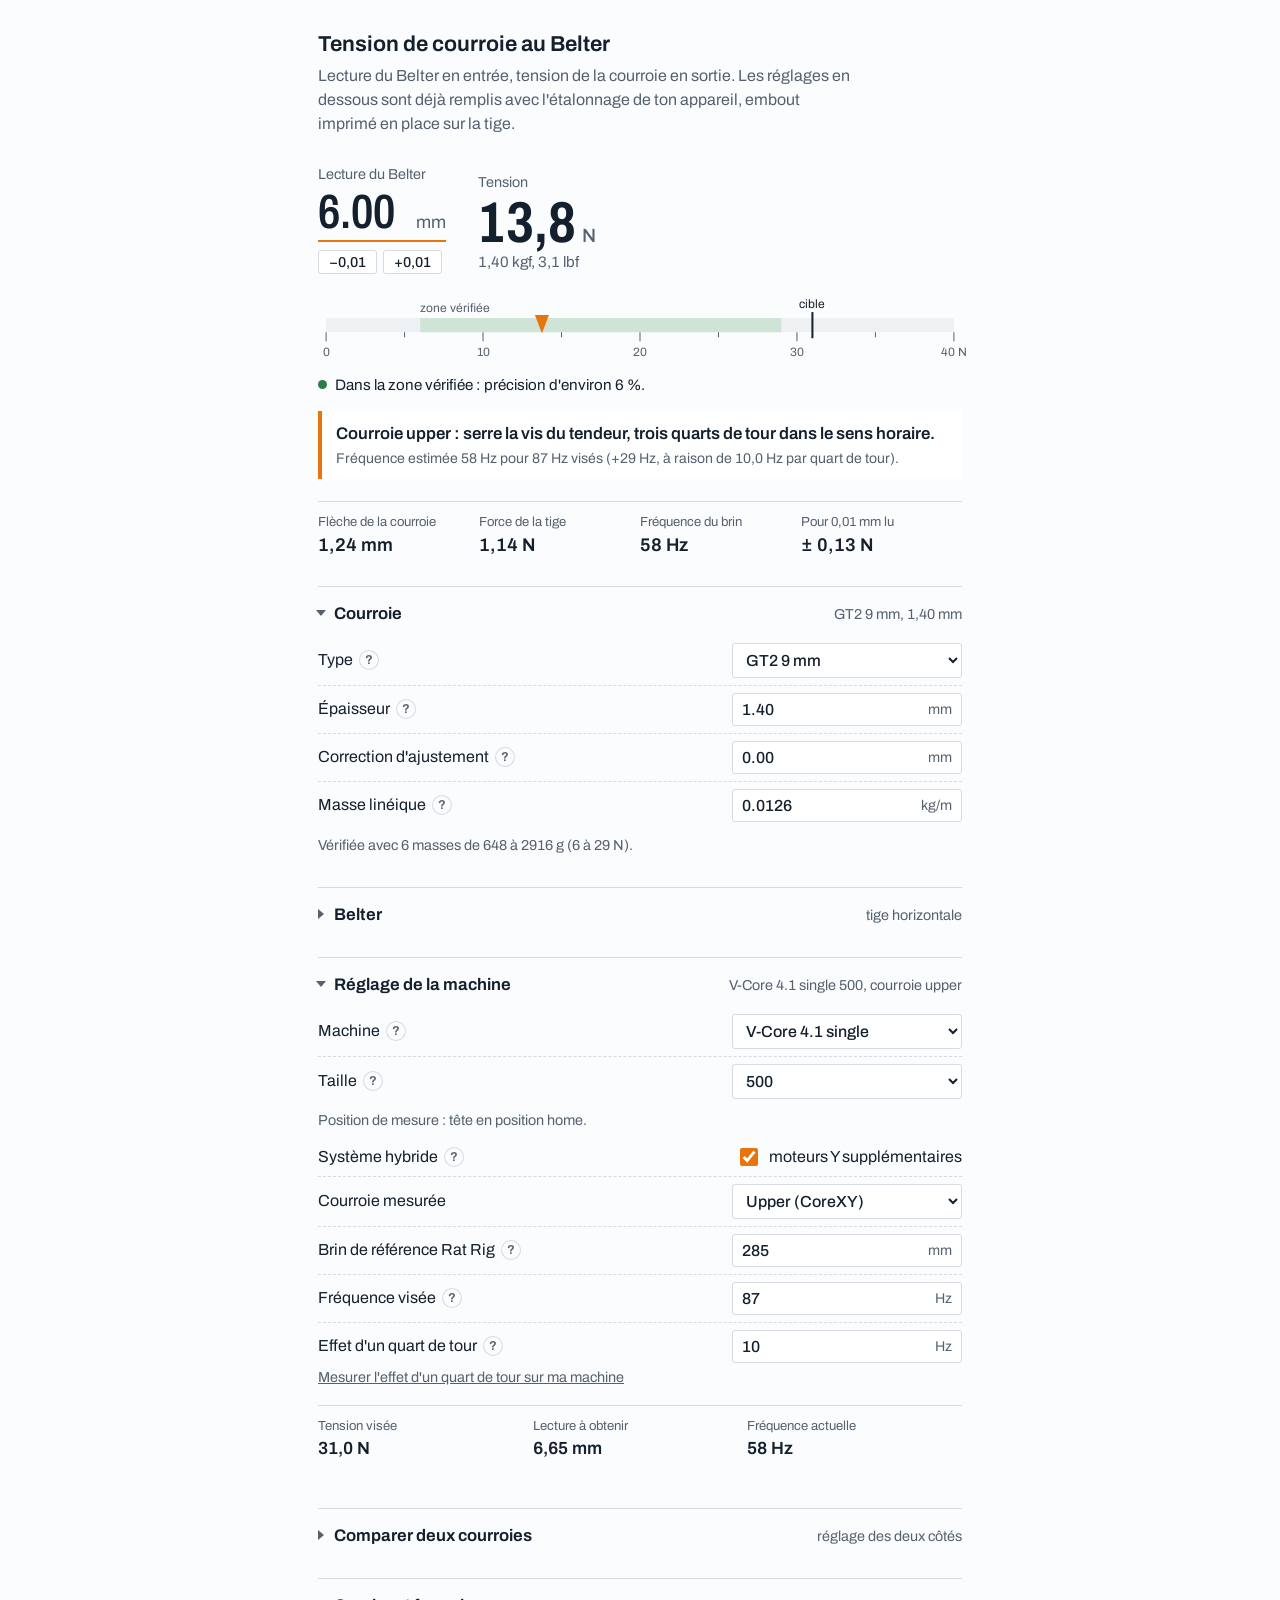
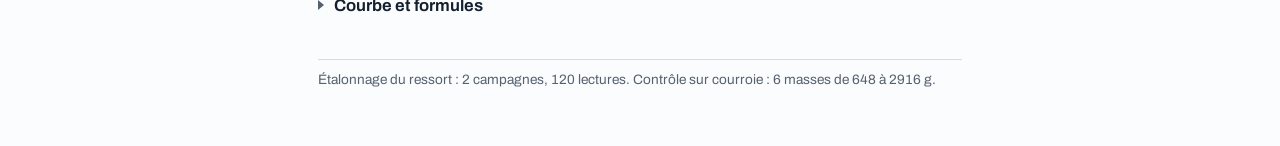
==== outil/belter_tension.html @ 08fdd478 "Réorganisation : dépôt de projet (outil, docs, mesures), README comme page d'accueil Co-Authored-By:" ====
<!DOCTYPE html>
<html lang="fr">
<head>
<meta charset="utf-8">
<meta name="viewport" content="width=device-width, initial-scale=1, viewport-fit=cover">
<title>Belter : tension de courroie</title>
<link rel="preconnect" href="https://fonts.googleapis.com">
<link rel="preconnect" href="https://fonts.gstatic.com" crossorigin>
<link href="https://fonts.googleapis.com/css2?family=Archivo:wdth,wght@62..100,400..700&display=swap" rel="stylesheet">
<style>
:root{
  box-sizing:border-box;
  padding-top:env(safe-area-inset-top,0px);
  padding-bottom:env(safe-area-inset-bottom,0px);
  --bg:#FBFCFD; --ink:#14202E; --soft:#55616F; --rule:#D5DBE1; --field:#FFFFFF;
  --accent:#E8740C; --scale:#EEF1F4; --band:#CFE3D6; --good:#2F7A4B; --warn:#A45F00; --bad:#B0302A;
  --font:'Archivo',system-ui,-apple-system,'Segoe UI',Roboto,sans-serif;
}
@media (prefers-color-scheme: dark){
  :root:not([data-theme="light"]){
    --bg:#171B20; --ink:#E4E8EC; --soft:#98A3AF; --rule:#333B44; --field:#1F252C;
    --accent:#FF9A3D; --scale:#232A31; --band:#284536; --good:#7ACB98; --warn:#F0B04E; --bad:#FF8C84;
  }
}
:root[data-theme="dark"]{
  --bg:#171B20; --ink:#E4E8EC; --soft:#98A3AF; --rule:#333B44; --field:#1F252C;
  --accent:#FF9A3D; --scale:#232A31; --band:#284536; --good:#7ACB98; --warn:#F0B04E; --bad:#FF8C84;
}
*,*::before,*::after{box-sizing:inherit}
html{scroll-padding-top:env(safe-area-inset-top,0px)}
body{margin:0;background:var(--bg);color:var(--ink);font-family:var(--font);font-size:16px;line-height:1.5;font-variant-numeric:tabular-nums}
.wrap{max-width:680px;margin:0 auto;padding:28px 18px 56px}
h1{font-size:1.35rem;font-weight:650;margin:0}
.intro{color:var(--soft);margin:4px 0 28px;max-width:60ch}

/* mesure */
.bench{display:grid;grid-template-columns:auto 1fr;gap:8px 32px;align-items:end}
.cap{font-size:.9rem;color:var(--soft)}
.readin{display:flex;align-items:baseline;gap:6px;border-bottom:2px solid var(--accent);padding-bottom:2px}
.readin input{font:600 3rem/1 var(--font);font-stretch:75%;width:4.2ch;border:0;background:transparent;color:var(--ink);padding:0}
.readin input:focus{outline:none}
.readin:focus-within{box-shadow:0 2px 0 0 var(--accent)}
.readin span{font-size:1.1rem;color:var(--soft)}
.nudge{display:flex;gap:6px;margin-top:8px}
.nudge button{font:500 .9rem var(--font);border:1px solid var(--rule);background:var(--field);color:var(--ink);border-radius:3px;padding:3px 10px;cursor:pointer}
.tension{font-weight:700;font-size:3.6rem;line-height:1;font-stretch:75%}
.tension small{font-size:1.2rem;font-weight:500;color:var(--soft);margin-left:6px;font-stretch:100%}
.conv{color:var(--soft);font-size:.95rem}

/* jauge */
.gauge{margin:26px 0 6px}
.gauge svg{display:block;width:100%;height:auto;overflow:visible}
.gauge text{font:12px var(--font);fill:var(--soft)}
.msg{font-size:.95rem;margin:10px 0 0;display:flex;gap:8px;align-items:baseline}
.msg::before{content:'';width:9px;height:9px;border-radius:50%;background:currentColor;flex:none;transform:translateY(-1px)}
.msg.good{color:var(--good)}.msg.warn{color:var(--warn)}.msg.bad{color:var(--bad)}
.msg span{color:var(--ink)}

.derived{display:grid;grid-template-columns:repeat(4,1fr);margin:22px 0 0;border-top:1px solid var(--rule)}
.derived div{padding:10px 10px 0 0}
.derived dt{font-size:.82rem;color:var(--soft)}
.derived dd{margin:0;font-weight:600;font-size:1.15rem}

/* réglages */
details{border-top:1px solid var(--rule);margin-top:26px}
summary{cursor:pointer;list-style:none;padding:14px 0 4px;display:flex;align-items:baseline;gap:10px}
summary::-webkit-details-marker{display:none}
summary h2{font-size:1.05rem;font-weight:650;margin:0}
summary .sum{color:var(--soft);font-size:.9rem;margin-left:auto;text-align:right}
summary::before{content:'';width:0;height:0;border-left:6px solid var(--soft);border-top:5px solid transparent;border-bottom:5px solid transparent;transition:transform .15s;transform:translateY(-1px)}
details[open] summary::before{transform:translateY(-1px) rotate(90deg)}
summary:focus-visible{outline:2px solid var(--accent);outline-offset:3px}
.rows{padding:6px 0 4px}
.row{display:grid;grid-template-columns:1fr 230px;gap:4px 16px;align-items:center;padding:7px 0}
.row+.row{border-top:1px dashed var(--rule)}
.row label{display:flex;align-items:center;gap:6px}
.q{border:0;background:none;color:var(--soft);font:600 .8rem var(--font);width:20px;height:20px;border-radius:50%;box-shadow:inset 0 0 0 1px var(--rule);cursor:pointer;padding:0;flex:none}
.q[aria-expanded="true"]{color:var(--bg);background:var(--soft);box-shadow:none}
.q:focus-visible,.nudge button:focus-visible{outline:2px solid var(--accent);outline-offset:2px}
.help{grid-column:1/-1;display:none;margin:2px 0 4px;font-size:.9rem;color:var(--soft);max-width:62ch}
.help.show{display:block}
.inp{display:flex;align-items:center;border:1px solid var(--rule);border-radius:3px;background:var(--field)}
.inp:focus-within{border-color:var(--accent)}
.inp input,.inp select{font:500 1rem var(--font);border:0;background:transparent;color:var(--ink);padding:7px 9px;width:100%;min-width:0}
.inp input:focus,.inp select:focus{outline:none}
.inp em{font-style:normal;color:var(--soft);font-size:.88rem;padding-right:9px;white-space:nowrap}
.inp select{appearance:auto}
.note{color:var(--soft);font-size:.9rem;margin:6px 0 0}
.target{display:grid;grid-template-columns:repeat(3,1fr);margin-top:10px;border-top:1px solid var(--rule)}
.target div{padding:10px 10px 0 0}
.target dt{font-size:.82rem;color:var(--soft)}
.target dd{margin:0;font-weight:600;font-size:1.1rem}
.side{display:grid;grid-template-columns:1fr 1fr;gap:16px;padding-top:6px}
.side label{display:block;margin-bottom:4px}
.verdict{margin:12px 0 0}
.action{margin:14px 0 0;padding:10px 14px;border-left:4px solid var(--accent);background:var(--field);font-weight:600;font-size:1.05rem}
.action small{display:block;font-weight:400;color:var(--soft);font-size:.88rem;margin-top:2px}
.check{display:flex;align-items:center;gap:8px;justify-content:flex-end}
.check input{width:18px;height:18px;accent-color:var(--accent)}
.calib{grid-column:1/-1;display:none;gap:10px;grid-template-columns:1fr 1fr auto;align-items:end;margin:4px 0 6px}
.calib.show{display:grid}
.calib label{font-size:.88rem;color:var(--soft)}
.btn{font:500 .92rem var(--font);border:1px solid var(--rule);background:var(--field);color:var(--ink);border-radius:3px;padding:7px 12px;cursor:pointer}
.btn:focus-visible{outline:2px solid var(--accent);outline-offset:2px}
.linkbtn{border:0;background:none;color:var(--soft);text-decoration:underline;font:inherit;font-size:.9rem;cursor:pointer;padding:0}
.acts{margin:10px 0 0;padding-left:0;list-style:none}
.acts li{padding:6px 0;border-top:1px dashed var(--rule);font-weight:600}
.acts li small{display:block;font-weight:400;color:var(--soft)}
.chart svg{display:block;width:100%;height:auto}
.chart text{font:11px var(--font);fill:var(--soft)}
.eq{margin:8px 0;padding-left:12px;border-left:2px solid var(--rule)}
footer{margin-top:36px;color:var(--soft);font-size:.85rem;border-top:1px solid var(--rule);padding-top:10px}
@media (max-width:560px){
  .bench{grid-template-columns:1fr}
  .derived{grid-template-columns:1fr 1fr}
  .row{grid-template-columns:1fr}
  .target{grid-template-columns:1fr 1fr}
  .calib{grid-template-columns:1fr}
  .side{grid-template-columns:1fr}
}
@media (prefers-reduced-motion:reduce){summary::before{transition:none}}
</style>
</head>
<body>
<div class="wrap">
  <h1>Tension de courroie au Belter</h1>
  <p class="intro">Lecture du Belter en entrée, tension de la courroie en sortie. Les réglages en dessous sont déjà remplis avec l'étalonnage de ton appareil, embout imprimé en place sur la tige.</p>

  <div class="bench">
    <div>
      <div class="cap"><label for="A">Lecture du Belter</label></div>
      <div class="readin"><input id="A" type="number" inputmode="decimal" step="0.01" value="6.00"><span>mm</span></div>
      <div class="nudge"><button type="button" id="dn" aria-label="Moins 0,01 mm">−0,01</button><button type="button" id="up" aria-label="Plus 0,01 mm">+0,01</button></div>
    </div>
    <div aria-live="polite">
      <div class="cap">Tension</div>
      <div class="tension" id="T">–<small>N</small></div>
      <div class="conv" id="Talt">&nbsp;</div>
    </div>
  </div>

  <div class="gauge"><svg id="gauge" viewBox="0 0 640 64" role="img" aria-label="Position de la tension sur l'échelle"></svg></div>
  <p class="msg good" id="status"><span></span></p>
  <p class="action" id="action" aria-live="polite"></p>

  <dl class="derived">
    <div><dt>Flèche de la courroie</dt><dd id="fdelta">–</dd></div>
    <div><dt>Force de la tige</dt><dd id="fF">–</dd></div>
    <div><dt>Fréquence du brin</dt><dd id="ff">–</dd></div>
    <div><dt>Pour 0,01 mm lu</dt><dd id="fsens">–</dd></div>
  </dl>

  <details open>
    <summary><h2>Courroie</h2><span class="sum" id="sumBelt"></span></summary>
    <div class="rows">
      <div class="row"><label for="belt">Type <button class="q" type="button" aria-expanded="false" aria-controls="hBelt" aria-label="Explication : type">?</button></label>
        <div class="inp"><select id="belt">
          <option value="gt2_9">GT2 9 mm</option><option value="gt2_6">GT2 6 mm</option><option value="gt2_10">GT2 10 mm</option><option value="gt2_12">GT2 12 mm</option><option value="custom">Autre</option>
        </select></div>
        <p class="help" id="hBelt">Seule la GT2 9 mm a été vérifiée avec des masses suspendues. Pour les autres, les valeurs sont typiques : mesure l'épaisseur et contrôle avec deux masses.</p></div>
      <div class="row"><label for="e">Épaisseur <button class="q" type="button" aria-expanded="false" aria-controls="he" aria-label="Explication : épaisseur">?</button></label>
        <div class="inp"><input id="e" type="number" step="0.01"><em>mm</em></div>
        <p class="help" id="he">Épaisseur totale, dents comprises, au pied à coulisse. L'embout repose sur le sommet des dents : c'est cette épaisseur qui place la courroie droite par rapport à lui.</p></div>
      <div class="row"><label for="c">Correction d'ajustement <button class="q" type="button" aria-expanded="false" aria-controls="hc" aria-label="Explication : correction d'ajustement">?</button></label>
        <div class="inp"><input id="c" type="number" step="0.01"><em>mm</em></div>
        <p class="help" id="hc">Décalage à appliquer si le modèle s'écarte de tes contrôles avec des masses. Avec la lecture de référence prise sur la pièce de calibration, il vaut 0 : le modèle colle aux 6 masses sans correction.</p></div>
      <div class="row"><label for="mu">Masse linéique <button class="q" type="button" aria-expanded="false" aria-controls="hmu" aria-label="Explication : masse linéique">?</button></label>
        <div class="inp"><input id="mu" type="number" step="0.0001"><em>kg/m</em></div>
        <p class="help" id="hmu">Masse d'un mètre de courroie, utilisée seulement pour la fréquence. Pèse au moins 1 m de courroie pour la vérifier.</p></div>
      <p class="note" id="beltnote"></p>
    </div>
  </details>

  <details>
    <summary><h2>Belter</h2><span class="sum" id="sumBelter"></span></summary>
    <div class="rows">
      <div class="row"><label for="orient">Tenue de l'appareil <button class="q" type="button" aria-expanded="false" aria-controls="ho" aria-label="Explication : tenue">?</button></label>
        <div class="inp"><select id="orient"><option value="0.406">Tige horizontale</option><option value="0.337">Tige vers le bas</option><option value="0.475">Tige vers le haut</option></select></div>
        <p class="help" id="ho">La partie mobile pèse 7 g et aide ou freine le ressort selon la position. Sur un brin vertical, la tige est horizontale.</p></div>
      <div class="row"><label for="k">Raideur du ressort <button class="q" type="button" aria-expanded="false" aria-controls="hk" aria-label="Explication : raideur">?</button></label>
        <div class="inp"><input id="k" type="number" step="0.0001" value="0.1226"><em>N/mm</em></div>
        <p class="help" id="hk">Force ajoutée par le ressort pour chaque mm lu. Étalonnée avec 24 masses.</p></div>
      <div class="row"><label for="course">Lecture sur la ligne des vis <button class="q" type="button" aria-expanded="false" aria-controls="hcourse" aria-label="Explication : lecture sur la ligne des vis">?</button></label>
        <div class="inp"><input id="course" type="number" step="0.01" value="5.84"><em>mm</em></div>
        <p class="help" id="hcourse">Embout en place : zéro fait tige au repos, puis Belter posé sur la pièce de calibration BigTreeTech. Mesuré à 5,84 mm (une règle en pont donnait 5,94 mm, trop imprécis).</p></div>
      <div class="row"><label for="L">Entraxe des vis <button class="q" type="button" aria-expanded="false" aria-controls="hL" aria-label="Explication : entraxe">?</button></label>
        <div class="inp"><input id="L" type="number" step="0.01" value="59.75"><em>mm</em></div>
        <p class="help" id="hL">Distance entre les centres des deux vis d'appui : (55,2 + 64,3) / 2.</p></div>
    </div>
  </details>

  <details open>
    <summary><h2>Réglage de la machine</h2><span class="sum" id="sumMach"></span></summary>
    <div class="rows">
      <div class="row"><label for="model">Machine <button class="q" type="button" aria-expanded="false" aria-controls="hmodel" aria-label="Explication : machine">?</button></label>
        <div class="inp"><select id="model"><option value="single">V-Core 4.1 single</option><option value="idex">V-Core 4.1 IDEX</option></select></div>
        <p class="help" id="hmodel">Les fréquences visées sont les mêmes pour les deux versions (87 Hz CoreXY, 84 Hz hybride). Seules changent la position de mesure et donc la longueur des brins.</p></div>
      <div class="row"><label for="size">Taille <button class="q" type="button" aria-expanded="false" aria-controls="hsize" aria-label="Explication : taille">?</button></label>
        <div class="inp"><select id="size"><option value="300">300</option><option value="400">400</option><option value="500">500</option></select></div>
        <p class="help" id="hsize">Pour la version single, les longueurs de brin viennent d'un calculateur de la communauté V-Core 4, en position home. Pour l'IDEX, Rat Rig ne les publie pas : mesure-les une fois par taille, elles restent enregistrées. Toute longueur modifiée est mémorisée pour ce modèle et cette taille.</p></div>
      <p class="note" id="posnote" style="margin:4px 0 6px"></p>
      <div class="row"><label for="hyb">Système hybride <button class="q" type="button" aria-expanded="false" aria-controls="hhyb" aria-label="Explication : système hybride">?</button></label>
        <div class="check"><input id="hyb" type="checkbox" checked><span>moteurs Y supplémentaires</span></div>
        <p class="help" id="hhyb">Coche si la machine a les moteurs supplémentaires qui entraînent des courroies Y à gauche et à droite. Les courroies Y apparaissent alors dans les choix.</p></div>
      <div class="row"><label for="which">Courroie mesurée</label>
        <div class="inp"><select id="which"></select></div></div>
      <div class="row"><label for="Ls">Brin de référence Rat Rig <button class="q" type="button" aria-expanded="false" aria-controls="hLs" aria-label="Explication : brin de référence">?</button></label>
        <div class="inp"><input id="Ls" type="number" step="1" placeholder="à mesurer"><em>mm</em></div>
        <p class="help" id="hLs">Longueur du brin sur lequel Rat Rig fixe sa fréquence cible : brin 4 (joint XY → tendeur avant) pour upper et lower, pince du chariot → tendeur avant pour les courroies Y. Elle sert à passer de la tension à la fréquence, donc au nombre de tours.</p></div>
      <div class="row" id="rowSide"><label for="Lside">Brin long sur le côté <button class="q" type="button" aria-expanded="false" aria-controls="hSide" aria-label="Explication : brin long sur le côté">?</button></label>
        <div class="inp"><input id="Lside" type="number" step="1" placeholder="à mesurer"><em>mm</em></div>
        <p class="help" id="hSide">Brin de la courroie Y entre la poulie arrière et le tendeur avant, le long du profilé. Sa longueur ne dépend pas de la position du portique, et il a la même tension que le brin de référence, car les deux passent par la poulie du tendeur. C'est un bon endroit pour poser le Belter. Pincé, il sonne plus grave que le brin de référence : sa fréquence cible est indiquée plus bas.</p></div>
      <div class="row"><label for="ft">Fréquence visée <button class="q" type="button" aria-expanded="false" aria-controls="hft" aria-label="Explication : fréquence visée">?</button></label>
        <div class="inp"><input id="ft" type="number" step="1" value="87"><em>Hz</em></div>
        <p class="help" id="hft">Rat Rig demande 87 Hz sur les courroies upper et lower (CoreXY) et 84 Hz sur les courroies Y (hybride), à ±1 Hz, gauche et droite identiques.</p></div>
      <div class="row"><label for="qt">Effet d'un quart de tour <button class="q" type="button" aria-expanded="false" aria-controls="hqt" aria-label="Explication : quart de tour">?</button></label>
        <div class="inp"><input id="qt" type="number" step="0.5" value="10"><em>Hz</em></div>
        <p class="help" id="hqt">Rat Rig indique qu'un quart de tour de la vis du tendeur change la fréquence d'environ 10 Hz. Sens horaire pour tendre, antihoraire pour détendre, après avoir desserré la vis de blocage sur le côté du tendeur. C'est une règle approximative : pour plus de précision, mesure-le sur ta machine.</p>
        <p class="note" style="grid-column:1/-1;margin:0"><button class="linkbtn" type="button" id="calOpen">Mesurer l'effet d'un quart de tour sur ma machine</button></p>
        <div class="calib" id="calib">
          <div><label for="cA1">Lecture avant</label><div class="inp"><input id="cA1" type="number" step="0.01"><em>mm</em></div></div>
          <div><label for="cA2">Lecture après ¼ de tour serré</label><div class="inp"><input id="cA2" type="number" step="0.01"><em>mm</em></div></div>
          <button class="btn" type="button" id="calUse">Utiliser</button>
          <p class="note" id="calRes" style="grid-column:1/-1;margin:0"></p>
        </div></div>
      <dl class="target">
        <div><dt>Tension visée</dt><dd id="Tt">–</dd></div>
        <div><dt>Lecture à obtenir</dt><dd id="At">–</dd></div>
        <div><dt>Fréquence actuelle</dt><dd id="fnow">–</dd></div>
        <div id="sideBox"><dt>Sur le brin de côté</dt><dd id="fside">–</dd></div>
      </dl>
    </div>
  </details>

  <details>
    <summary><h2>Comparer deux courroies</h2><span class="sum">réglage des deux côtés</span></summary>
    <div class="rows">
      <div class="row"><label for="pair">Paire</label>
        <div class="inp"><select id="pair"></select></div></div>
    </div>
    <div class="side">
      <div><label for="AL" id="lblAL">Lecture</label><div class="inp"><input id="AL" type="number" step="0.01"><em>mm</em></div></div>
      <div><label for="AR" id="lblAR">Lecture</label><div class="inp"><input id="AR" type="number" step="0.01"><em>mm</em></div></div>
    </div>
    <ul class="acts" id="cmpacts"></ul>
    <p class="verdict" id="cmpres">Mesure les deux courroies sur leur brin 4, en miroir, tête au même endroit.</p>
  </details>

  <details>
    <summary><h2>Courbe et formules</h2></summary>
    <div class="chart"><svg id="chart" viewBox="0 0 640 300" role="img" aria-label="Tension en fonction de la lecture"></svg></div>
    <p class="note">Trait : modèle. Point orange : ta lecture. Cercles : les six masses de contrôle (GT2 9 mm).</p>
    <p class="eq">flèche δ = (lecture sur la ligne des vis + épaisseur − correction) − lecture</p>
    <p class="eq">force de la tige F = F0 + raideur × lecture</p>
    <p class="eq">tension T = F × entraxe / (4 × δ)</p>
    <p class="eq">fréquence f = √(T / masse linéique) / (2 × longueur libre)</p>
    <p class="note">Vérifié sur GT2 9 mm de 6 à 29 N avec 6 masses, écart maximal 6 %. Au-delà de 20 N la flèche passe sous 1 mm : fais plusieurs lectures.</p>
  </details>

  <footer>Étalonnage du ressort : 2 campagnes, 120 lectures. Contrôle sur courroie : 6 masses de 648 à 2916 g.</footer>
</div>

<script>
(function(){
  var BELTS={
    gt2_9:{e:1.40,c:0,mu:0.0126,note:'Vérifiée avec 6 masses de 648 à 2916 g (6 à 29 N).',ok:true},
    gt2_6:{e:1.38,c:0,mu:0.0084,note:'Valeurs typiques, non vérifiées sur ton appareil.',ok:false},
    gt2_10:{e:1.38,c:0,mu:0.0140,note:'Valeurs typiques, non vérifiées sur ton appareil.',ok:false},
    gt2_12:{e:1.38,c:0,mu:0.0168,note:'Valeurs typiques, non vérifiées sur ton appareil.',ok:false},
    custom:{e:1.40,c:0,mu:0.0126,note:'Valeurs saisies à la main, non vérifiées.',ok:false}
  };
  var VAL=[[4.97,6.357],[5.417,9.212],[6.19,17.56],[6.347,20.317],[6.527,25.359],[6.633,28.606]];var TLO=6,THI=29;
  var TMAX=40;
  var $=function(id){return document.getElementById(id)};
  var ids=['A','belt','e','c','mu','orient','k','course','L','model','size','which','ft','qt','pair','AL','AR'];
  var DEF={single:{'300':{cx:185,hy:195},'400':{cx:235,hy:245},'500':{cx:285,hy:295,side:620}},idex:{'300':{},'400':{},'500':{side:620}}};
  var OVR={};try{OVR=JSON.parse(localStorage.getItem('belterSpans')||'{}')||{}}catch(e){OVR={}}
  function spanKey(t){return $('model').value+'|'+$('size').value+'|'+t}
  function spanFor(t){var k=spanKey(t);if(OVR[k]>0)return OVR[k];var d=DEF[$('model').value][$('size').value][t];return d>0?d:NaN}
  function setSpan(t,v){var k=spanKey(t);if(v>0)OVR[k]=v;else delete OVR[k];try{localStorage.setItem('belterSpans',JSON.stringify(OVR))}catch(e){}}
  var POS={single:'Position de mesure : tête en position home.',idex:'Position de mesure : home, puis portique à Y = 272 mm et mode IDEX COPY (procédure Rat Rig).'};
  var BELTNAME={upper:'courroie upper',lower:'courroie lower',yl:'courroie Y gauche',yr:'courroie Y droite'};
  var TYPE={upper:'cx',lower:'cx',yl:'hy',yr:'hy'};
  var FT={cx:87,hy:84};
  var f=function(x,d){return isFinite(x)?x.toFixed(d).replace('.',','):'–'};
  var n=function(id){return parseFloat(String($(id).value).replace(',','.'))};
  function P(){return {A:n('A'),e:n('e'),c:n('c'),mu:n('mu'),F0:n('orient'),k:n('k'),course:n('course'),L:n('L'),Ls:n('Ls'),ft:n('ft'),qt:n('qt'),belt:$('belt').value}}
  function ten(A,q){var dmax=q.course+q.e-q.c,d=dmax-A,F=q.F0+q.k*A;return {T:F*q.L/(4*d),d:d,F:F,dmax:dmax}}
  function readFor(T,q){var dmax=q.course+q.e-q.c;return (4*T*dmax-q.F0*q.L)/(4*T+q.k*q.L)}
  function freq(T,q){return Math.sqrt(T/q.mu)/(2*q.Ls/1000)}
  function target(q){return (q.ft>0&&q.Ls>0&&q.mu>0)?q.mu*Math.pow(2*q.Ls/1000*q.ft,2):NaN}

  function frac(t){var a=Math.abs(t),w=Math.floor(a+1e-9),r=Math.round((a-w)*8);if(r===8){w++;r=0}
    var F={1:'un huitième',2:'un quart',3:'trois huitièmes',4:'un demi',5:'cinq huitièmes',6:'trois quarts',7:'sept huitièmes'};
    if(w===0&&r===0)return 'moins d\'un huitième de tour';
    if(w===0)return r===4?'un demi-tour':F[r]+' de tour';
    var base=(w===1?'un tour':w+' tours');
    return r?base+' et '+(r===4?'demi':F[r]):base;}
  // retourne {txt, sub, ok}
  function advice(T,Ls,ft,qt,mu,name){
    if(!(T>0)||!(Ls>0)||!(ft>0)||!(qt>0)||!(mu>0))return null;
    var f0=Math.sqrt(T/mu)/(2*Ls/1000),df=ft-f0,turns=df/(4*qt);
    if(Math.abs(df)<=1)return {ok:true,txt:name.charAt(0).toUpperCase()+name.slice(1)+' : réglée, ne touche pas au tendeur.',sub:'Fréquence estimée '+f(f0,0)+' Hz pour '+f(ft,0)+' Hz visés.'};
    var tight=df>0,t=name.charAt(0).toUpperCase()+name.slice(1)+' : '+(tight?'serre':'desserre')+' la vis du tendeur, '+frac(turns)+' dans le sens '+(tight?'horaire':'antihoraire')+'.';
    var sub='Fréquence estimée '+f(f0,0)+' Hz pour '+f(ft,0)+' Hz visés ('+(df>0?'+':'')+f(df,0)+' Hz, à raison de '+f(qt,1)+' Hz par quart de tour).';
    if(Math.abs(turns)>2)sub+=' Fais-le en deux fois et remesure entre les deux.';
    return {ok:false,txt:t,sub:sub};
  }
  function setAction(a){var el=$('action');if(!a){el.style.display='none';return}el.style.display='';el.innerHTML=a.txt+'<small>'+a.sub+'</small>';el.style.borderLeftColor=a.ok?'var(--good)':'var(--accent)'}
  function sideInfo(T,q){var hy=TYPE[$('which').value]==='hy';$('rowSide').style.display=hy?'':'none';$('sideBox').style.display=hy?'':'none';
    var Lsd=n('Lside');if(!hy||!(Lsd>0)||!(q.Ls>0)){$('fside').textContent='–';return}
    var fc=T>0?Math.sqrt(T/q.mu)/(2*Lsd/1000):NaN,fg=q.ft*q.Ls/Lsd;
    $('fside').textContent=(isFinite(fc)?f(fc,0)+' Hz, ':'')+'cible '+f(fg,0)+' Hz';}
  function fillWhich(){var hy=$('hyb').checked,w=$('which'),cur=w.value,o='<option value="upper">Upper (CoreXY)</option><option value="lower">Lower (CoreXY)</option>';
    if(hy)o+='<option value="yl">Y gauche (hybride)</option><option value="yr">Y droite (hybride)</option>';w.innerHTML=o;if(cur&&(hy||TYPE[cur]==='cx'))w.value=cur;
    var pr=$('pair'),pc=pr.value,po='<option value="cx">Upper et lower</option>'+(hy?'<option value="hy">Y gauche et Y droite</option>':'');pr.innerHTML=po;if(pc&&(hy||pc==='cx'))pr.value=pc;}
  function applyBelt(){var t=TYPE[$('which').value],L=spanFor(t),S=spanFor('side');$('Ls').value=isFinite(L)?L:'';$('Lside').value=isFinite(S)?S:'';$('ft').value=FT[t];$('posnote').textContent=POS[$('model').value]}
  function setMsg(cls,t){var m=$('status');m.className='msg '+cls;m.firstElementChild.textContent=t}
  function summaries(q){
    $('sumBelt').textContent=$('belt').options[$('belt').selectedIndex].text+', '+f(q.e,2)+' mm';
    $('sumBelter').textContent=$('orient').options[$('orient').selectedIndex].text.toLowerCase();
    $('sumMach').textContent='V-Core 4.1 '+($('model').value==='idex'?'IDEX':'single')+' '+$('size').value+', '+BELTNAME[$('which').value];
  }
  function update(){
    var q=P(),r=ten(q.A,q),Tt=target(q);summaries(q);
    if(!isFinite(q.A)){setMsg('bad','Entre la lecture affichée par le Belter.');blank(q,Tt);return}
    if(q.A<=0){setMsg('bad','Lecture à zéro : la courroie ne repousse pas la tige. Vérifie que le Belter est bien posé sur le brin.');blank(q,Tt);return}
    if(r.d<=0.05){setMsg('bad','Lecture au niveau de la ligne des vis : la courroie est droite, la tension ne peut pas être calculée. Vérifie le zéro et l\'épaisseur.');blank(q,Tt);return}
    var T=r.T;
    $('T').innerHTML=f(T,1)+'<small>N</small>';
    $('Talt').textContent=f(T/9.81,2)+' kgf, '+f(T/4.448,1)+' lbf';
    $('fdelta').textContent=f(r.d,2)+' mm';
    $('fF').textContent=f(r.F,2)+' N';
    var fr=freq(T,q);$('ff').textContent=q.Ls>0&&q.mu>0?f(fr,0)+' Hz':'–';
    var dT=Math.abs(ten(q.A+0.01,q).T-T);$('fsens').textContent='± '+f(dT,2)+' N';
    var ok=BELTS[q.belt].ok;
    if(q.A<1)setMsg('warn','Lecture sous 1 mm : en dehors de l\'étalonnage du ressort.');
    else if(ok&&T>=TLO&&T<=THI)setMsg('good','Dans la zone vérifiée : précision d\'environ 6 %.'+(r.d<1?' Flèche sous 1 mm, fais plusieurs lectures.':''));
    else if(ok)setMsg('warn','En dehors de la zone vérifiée (6 à 29 N) : valeur extrapolée.');
    else setMsg('warn','Courroie non vérifiée : valeur estimée.');
    if(isFinite(Tt)){var At=readFor(Tt,q);$('Tt').textContent=f(Tt,1)+' N';$('At').textContent=f(At,2)+' mm'}
    else{$('Tt').textContent=$('At').textContent='–'}
    $('fnow').textContent=q.Ls>0&&q.mu>0?f(freq(T,q),0)+' Hz':'–';
    sideInfo(T,q);
    setAction(q.Ls>0?advice(T,q.Ls,q.ft,q.qt,q.mu,BELTNAME[$('which').value]):{ok:false,txt:'Tension mesurée : '+f(T,1)+' N. Pour le conseil en tours de clé, saisis la longueur du brin de référence.',sub:'Rat Rig ne publie pas cette longueur pour ce modèle : mesure-la une fois dans la position indiquée, elle sera mémorisée.'});
    gauge(T,Tt,ok);compare(q);chart(q);save();
  }
  function blank(q,Tt){sideInfo(NaN,q);$('T').innerHTML='–<small>N</small>';$('Talt').innerHTML='&nbsp;';['fdelta','fF','ff','fsens','fnow'].forEach(function(i){$(i).textContent='–'});setAction(null);
    if(isFinite(Tt)){$('Tt').textContent=f(Tt,1)+' N';$('At').textContent=f(readFor(Tt,q),2)+' mm'}
    gauge(NaN,Tt,BELTS[q.belt].ok);compare(q);chart(q);save()}
  function gauge(T,Tt,ok){
    var W=640,x=function(t){return 8+Math.max(0,Math.min(t,TMAX))/TMAX*(W-16)},h='';
    h+='<rect x="8" y="18" width="'+(W-16)+'" height="14" fill="var(--scale)"/>';
    if(ok)h+='<rect x="'+x(TLO)+'" y="18" width="'+(x(THI)-x(TLO))+'" height="14" fill="var(--band)"/><text x="'+x(TLO)+'" y="12">zone vérifiée</text>';
    for(var t=0;t<=TMAX;t+=5){h+='<line x1="'+x(t)+'" x2="'+x(t)+'" y1="32" y2="'+(t%10?37:41)+'" stroke="var(--soft)"/>';if(t%10===0)h+='<text x="'+x(t)+'" y="56" text-anchor="middle">'+t+(t===TMAX?' N':'')+'</text>'}
    if(isFinite(Tt))h+='<line x1="'+x(Tt)+'" x2="'+x(Tt)+'" y1="12" y2="38" stroke="var(--ink)" stroke-width="2"/><text x="'+x(Tt)+'" y="8" text-anchor="middle" style="fill:var(--ink)">cible</text>';
    if(isFinite(T))h+='<path d="M'+x(T)+' 33 l-7 -18 h14 z" fill="var(--accent)"/>';
    $('gauge').innerHTML=h;
  }
  function compare(q){
    var pr=$('pair').value,names=pr==='cx'?['upper','lower']:['yl','yr'];
    $('lblAL').textContent='Lecture '+(pr==='cx'?'upper':'Y gauche');$('lblAR').textContent='Lecture '+(pr==='cx'?'lower':'Y droite');
    var Ls=spanFor(pr),ft=FT[pr];
    var a=n('AL'),b=n('AR'),o=$('cmpres'),ul=$('cmpacts');ul.innerHTML='';
    if(!(a>0)||!(b>0)){o.textContent='Mesure les deux courroies sur leur brin 4, en miroir, tête au même endroit.';o.style.color='';return}
    var Ta=ten(a,q).T,Tb=ten(b,q).T;if(!(Ta>0)||!(Tb>0)){o.textContent='Une lecture dépasse la ligne des vis : vérifie le zéro.';o.style.color='var(--bad)';return}
    var h='';if(!(Ls>0))h='<li>Tension '+(pr==='cx'?'upper':'Y gauche')+' '+f(Ta,1)+' N, '+(pr==='cx'?'lower':'Y droite')+' '+f(Tb,1)+' N.<small>Saisis la longueur du brin de référence de ces courroies (réglage de la machine) pour obtenir le conseil en tours.</small></li>';
    else [[Ta,names[0]],[Tb,names[1]]].forEach(function(x){var ad=advice(x[0],Ls,ft,q.qt,q.mu,BELTNAME[x[1]]);if(ad)h+='<li style="color:'+(ad.ok?'var(--good)':'var(--ink)')+'">'+ad.txt+'<small>Tension '+f(x[0],1)+' N. '+ad.sub+'</small></li>'});
    ul.innerHTML=h;
    var dp=Math.abs(Ta-Tb)/((Ta+Tb)/2)*100;
    o.textContent='Écart entre les deux : '+f(dp,1)+' % '+(dp<=5?'(équilibré).':'(à rééquilibrer).')+'';
    o.style.color=dp<=5?'var(--good)':'var(--warn)';
  }
  function chart(q){
    var s=$('chart'),W=640,H=300,m={l:44,r:12,t:10,b:36},dmax=q.course+q.e-q.c;if(!isFinite(dmax)){s.innerHTML='';return}
    var x0=Math.max(0,dmax-4.5),x1=dmax-0.3,X=function(a){return m.l+(a-x0)/(x1-x0)*(W-m.l-m.r)},Y=function(t){return H-m.b-Math.min(Math.max(t,0),TMAX)/TMAX*(H-m.t-m.b)},h='';
    for(var t=0;t<=TMAX;t+=10)h+='<line x1="'+m.l+'" x2="'+(W-m.r)+'" y1="'+Y(t)+'" y2="'+Y(t)+'" stroke="var(--rule)"/><text x="'+(m.l-8)+'" y="'+(Y(t)+4)+'" text-anchor="end">'+t+'</text>';
    for(var a=Math.ceil(x0);a<=x1;a++)h+='<text x="'+X(a)+'" y="'+(H-m.b+16)+'" text-anchor="middle">'+a+'</text>';
    h+='<text x="'+((W+m.l)/2)+'" y="'+(H-3)+'" text-anchor="middle">lecture (mm)</text><text x="'+m.l+'" y="'+(m.t+2)+'" dx="6">tension (N)</text>';
    var d='';for(var i=0;i<=120;i++){var aa=x0+(x1-x0)*i/120,tt=ten(aa,q).T;if(tt>0&&tt<=TMAX*1.05)d+=(d?'L':'M')+X(aa).toFixed(1)+' '+Y(tt).toFixed(1)}
    h+='<path d="'+d+'" fill="none" stroke="var(--ink)" stroke-width="2"/>';
    if(q.belt==='gt2_9')VAL.forEach(function(v){h+='<circle cx="'+X(v[0])+'" cy="'+Y(v[1])+'" r="5" fill="var(--bg)" stroke="var(--ink)" stroke-width="1.5"/>'});
    var r=ten(q.A,q);if(r.T>0&&q.A>=x0&&q.A<=x1&&r.T<=TMAX)h+='<circle cx="'+X(q.A)+'" cy="'+Y(r.T)+'" r="6" fill="var(--accent)"/>';
    s.innerHTML=h;
  }
  function loadBelt(v){var b=BELTS[v];$('e').value=b.e.toFixed(2);$('c').value=b.c.toFixed(2);$('mu').value=b.mu.toFixed(4);$('beltnote').textContent=b.note}
  function save(){try{var o={hyb:$('hyb').checked};ids.forEach(function(i){o[i]=$(i).value});localStorage.setItem('belterTension7',JSON.stringify(o))}catch(e){}}
  function restore(){try{var o=JSON.parse(localStorage.getItem('belterTension7')||'null');if(!o)return false;if(o.hyb!=null)$('hyb').checked=o.hyb;fillWhich();ids.forEach(function(i){if(o[i]!=null)$(i).value=o[i]});$('beltnote').textContent=BELTS[$('belt').value].note;return true}catch(e){return false}}

  document.querySelectorAll('.q').forEach(function(b){b.addEventListener('click',function(ev){ev.preventDefault();ev.stopPropagation();var h=$(b.getAttribute('aria-controls')),on=b.getAttribute('aria-expanded')!=='true';b.setAttribute('aria-expanded',on);h.classList.toggle('show',on)})});
  $('belt').addEventListener('change',function(){loadBelt(this.value);update()});
  ['e','c','mu'].forEach(function(i){$(i).addEventListener('input',function(){if($('belt').value!=='custom'){$('belt').value='custom';$('beltnote').textContent=BELTS.custom.note}update()})});
  $('size').addEventListener('change',function(){applyBelt();update()});
  $('model').addEventListener('change',function(){applyBelt();update()});
  $('which').addEventListener('change',function(){applyBelt();update()});
  $('hyb').addEventListener('change',function(){fillWhich();applyBelt();update()});
  $('pair').addEventListener('change',update);
  $('Ls').addEventListener('input',function(){setSpan(TYPE[$('which').value],n('Ls'));update()});
  $('Lside').addEventListener('input',function(){setSpan('side',n('Lside'));update()});
  ['ft','qt'].forEach(function(i){$(i).addEventListener('input',update)});
  $('calOpen').addEventListener('click',function(){$('calib').classList.add('show');$('cA1').focus()});
  function calc(){var q=P(),a1=n('cA1'),a2=n('cA2'),r=$('calRes');if(!(a1>0)||!(a2>0)||!(q.Ls>0)){r.textContent='Entre les deux lectures, avant et après un quart de tour serré.';return NaN}
    var f1=freq(ten(a1,q).T,q),f2=freq(ten(a2,q).T,q),d=f2-f1;if(!(d>0)){r.textContent='La seconde lecture doit être plus grande : la courroie a été tendue.';return NaN}
    r.textContent='Fréquence passée de '+f(f1,0)+' à '+f(f2,0)+' Hz : '+f(d,1)+' Hz par quart de tour (brin de '+f(q.Ls,0)+' mm).';return d}
  ['cA1','cA2'].forEach(function(i){$(i).addEventListener('input',calc)});
  $('calUse').addEventListener('click',function(){var d=calc();if(d>0){$('qt').value=d.toFixed(1);update()}});
  ['A','orient','k','course','L','AL','AR'].forEach(function(i){$(i).addEventListener('input',update);$(i).addEventListener('change',update)});
  $('up').addEventListener('click',function(){$('A').value=(n('A')+0.01).toFixed(2);update()});
  $('dn').addEventListener('click',function(){$('A').value=Math.max(0,n('A')-0.01).toFixed(2);update()});
  fillWhich();if(!restore()){loadBelt('gt2_9');$('size').value='500'}applyBelt();
  update();
})();
</script>
</body>
</html>
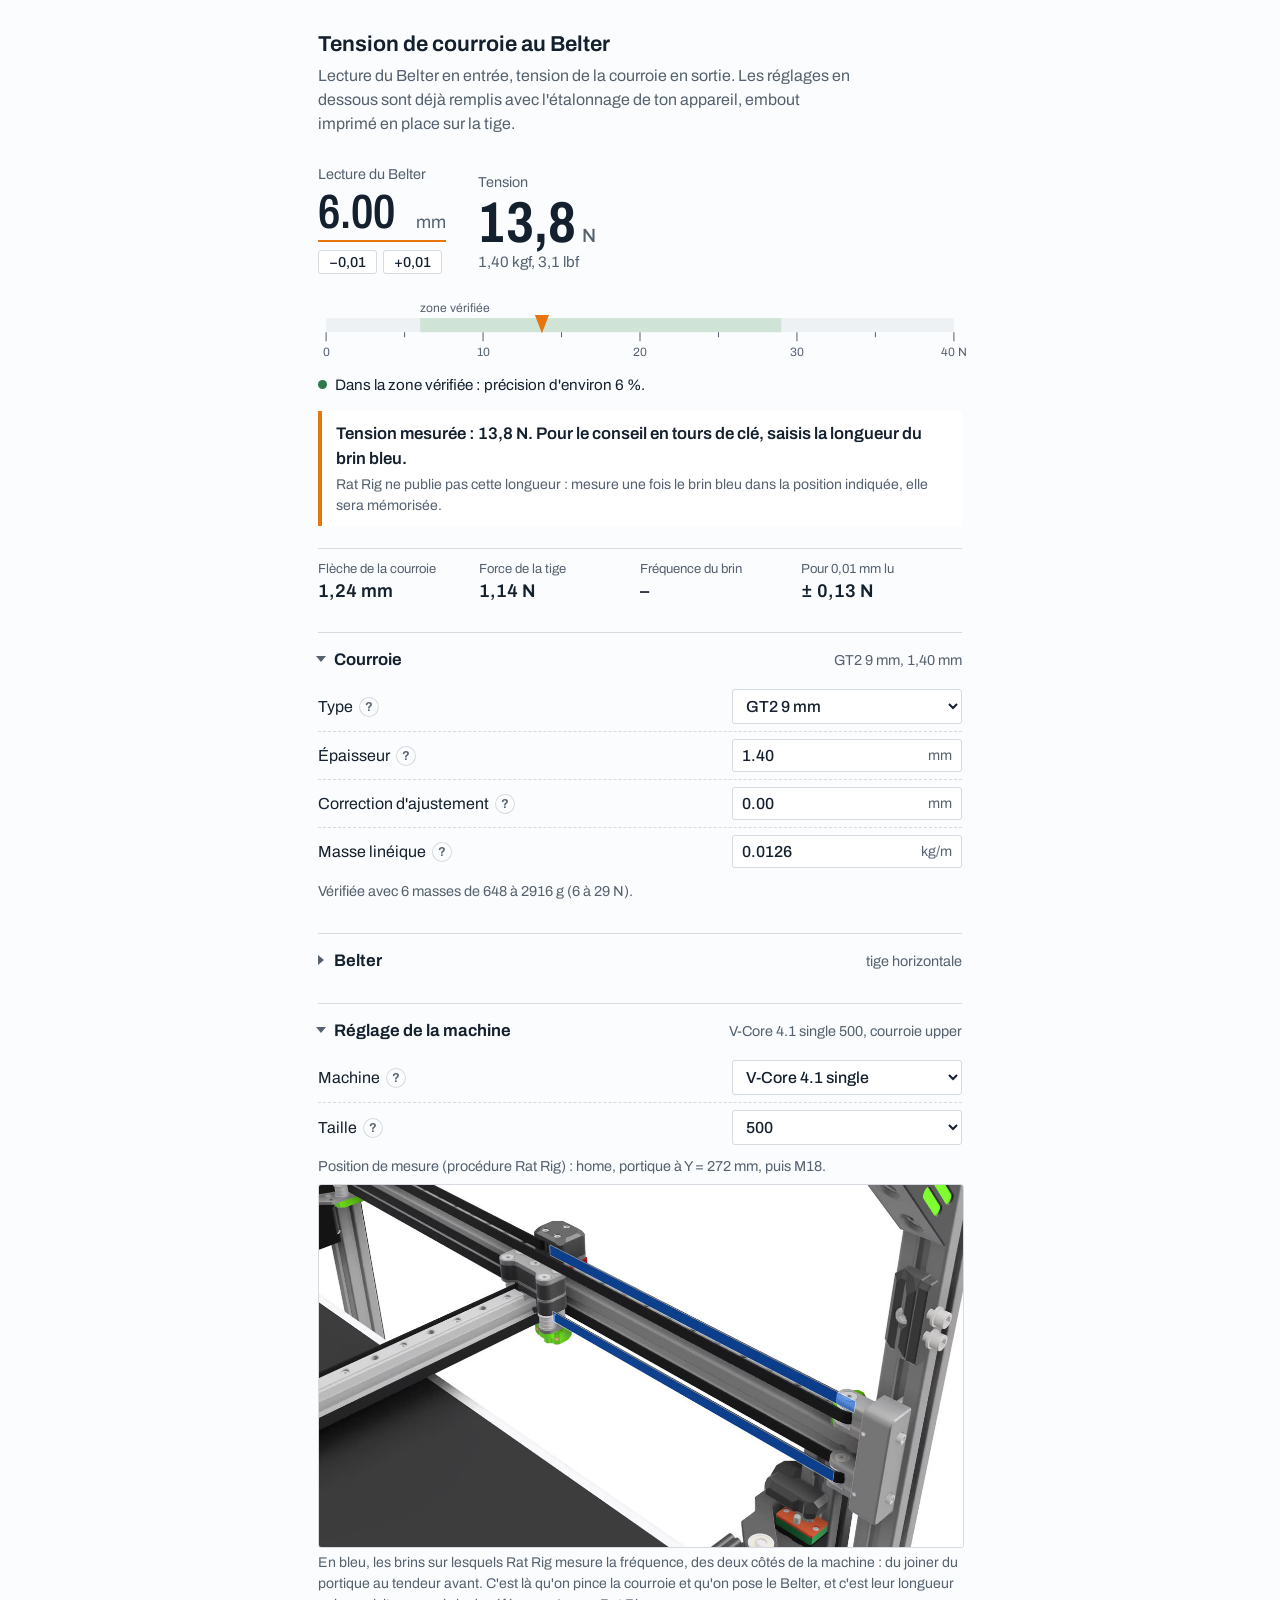
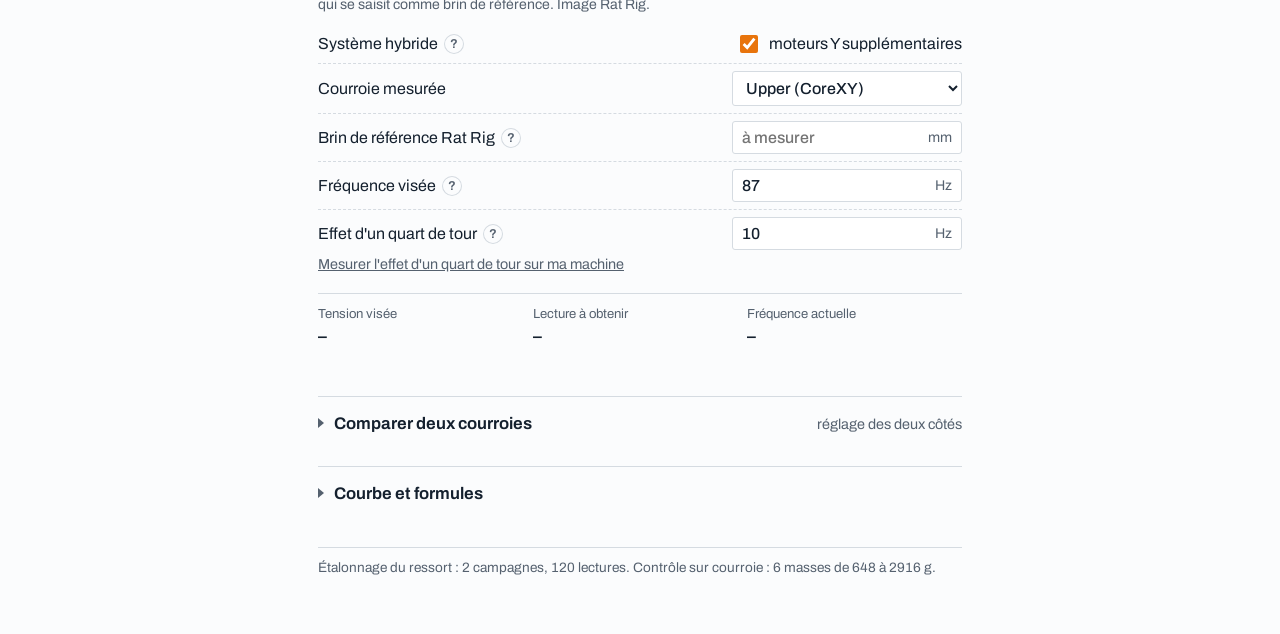
==== commit 8d04adf1: "Calculateur : brin de référence = brin bleu Rat Rig (joiner → tendeur avant) - image des brins à pin" ====
--- a/outil/belter_tension.html
+++ b/outil/belter_tension.html
@@ -108,6 +108,9 @@
 .acts li small{display:block;font-weight:400;color:var(--soft)}
 .chart svg{display:block;width:100%;height:auto}
 .chart text{font:11px var(--font);fill:var(--soft)}
+.fig{margin:6px 0 10px}
+.fig img{display:block;width:100%;height:auto;border:1px solid var(--rule);border-radius:3px}
+.fig figcaption{font-size:.88rem;color:var(--soft);margin-top:4px}
 .eq{margin:8px 0;padding-left:12px;border-left:2px solid var(--rule)}
 footer{margin-top:36px;color:var(--soft);font-size:.85rem;border-top:1px solid var(--rule);padding-top:10px}
 @media (max-width:560px){
@@ -194,11 +197,13 @@
     <div class="rows">
       <div class="row"><label for="model">Machine <button class="q" type="button" aria-expanded="false" aria-controls="hmodel" aria-label="Explication : machine">?</button></label>
         <div class="inp"><select id="model"><option value="single">V-Core 4.1 single</option><option value="idex">V-Core 4.1 IDEX</option></select></div>
-        <p class="help" id="hmodel">Les fréquences visées sont les mêmes pour les deux versions (87 Hz CoreXY, 84 Hz hybride). Seules changent la position de mesure et donc la longueur des brins.</p></div>
+        <p class="help" id="hmodel">Les fréquences visées et la position de mesure sont les mêmes pour les deux versions : 87 Hz CoreXY, 84 Hz hybride, portique à Y = 272 mm. L'IDEX se met en plus en mode COPY.</p></div>
       <div class="row"><label for="size">Taille <button class="q" type="button" aria-expanded="false" aria-controls="hsize" aria-label="Explication : taille">?</button></label>
         <div class="inp"><select id="size"><option value="300">300</option><option value="400">400</option><option value="500">500</option></select></div>
-        <p class="help" id="hsize">Pour la version single, les longueurs de brin viennent d'un calculateur de la communauté V-Core 4, en position home. Pour l'IDEX, Rat Rig ne les publie pas : mesure-les une fois par taille, elles restent enregistrées. Toute longueur modifiée est mémorisée pour ce modèle et cette taille.</p></div>
+        <p class="help" id="hsize">Rat Rig ne publie pas la longueur des brins bleus. Mesure-la une fois par machine dans la position de mesure : elle est mémorisée pour ce modèle et cette taille.</p></div>
       <p class="note" id="posnote" style="margin:4px 0 6px"></p>
+      <figure class="fig"><img src="brins_mesure.jpg" alt="Portique d'une V-Core 4 : deux brins surlignés en bleu, du joiner du portique jusqu'au tendeur avant." loading="lazy" width="1280" height="720">
+        <figcaption>En bleu, les brins sur lesquels Rat Rig mesure la fréquence, des deux côtés de la machine : du joiner du portique au tendeur avant. C'est là qu'on pince la courroie et qu'on pose le Belter, et c'est leur longueur qui se saisit comme brin de référence. Image Rat Rig.</figcaption></figure>
       <div class="row"><label for="hyb">Système hybride <button class="q" type="button" aria-expanded="false" aria-controls="hhyb" aria-label="Explication : système hybride">?</button></label>
         <div class="check"><input id="hyb" type="checkbox" checked><span>moteurs Y supplémentaires</span></div>
         <p class="help" id="hhyb">Coche si la machine a les moteurs supplémentaires qui entraînent des courroies Y à gauche et à droite. Les courroies Y apparaissent alors dans les choix.</p></div>
@@ -206,10 +211,10 @@
         <div class="inp"><select id="which"></select></div></div>
       <div class="row"><label for="Ls">Brin de référence Rat Rig <button class="q" type="button" aria-expanded="false" aria-controls="hLs" aria-label="Explication : brin de référence">?</button></label>
         <div class="inp"><input id="Ls" type="number" step="1" placeholder="à mesurer"><em>mm</em></div>
-        <p class="help" id="hLs">Longueur du brin sur lequel Rat Rig fixe sa fréquence cible : brin 4 (joint XY → tendeur avant) pour upper et lower, pince du chariot → tendeur avant pour les courroies Y. Elle sert à passer de la tension à la fréquence, donc au nombre de tours.</p></div>
+        <p class="help" id="hLs">Longueur du brin bleu de l'image, du joiner du portique au tendeur avant, mesurée portique à Y = 272 mm. C'est sur ce brin que Rat Rig fixe 87 Hz ou 84 Hz. Elle sert à passer de la fréquence à la tension visée, et au nombre de tours. Elle fait environ 300 mm : ne saisis pas le brin long sur le côté (environ 600 mm), la tension visée serait 4 fois trop haute.</p></div>
       <div class="row" id="rowSide"><label for="Lside">Brin long sur le côté <button class="q" type="button" aria-expanded="false" aria-controls="hSide" aria-label="Explication : brin long sur le côté">?</button></label>
         <div class="inp"><input id="Lside" type="number" step="1" placeholder="à mesurer"><em>mm</em></div>
-        <p class="help" id="hSide">Brin de la courroie Y entre la poulie arrière et le tendeur avant, le long du profilé. Sa longueur ne dépend pas de la position du portique, et il a la même tension que le brin de référence, car les deux passent par la poulie du tendeur. C'est un bon endroit pour poser le Belter. Pincé, il sonne plus grave que le brin de référence : sa fréquence cible est indiquée plus bas.</p></div>
+        <p class="help" id="hSide">Brin de la courroie Y entre la poulie arrière et le tendeur avant, le long du profilé. Sa longueur ne dépend pas de la position du portique, et il a la même tension que le brin de référence, car les deux passent par la poulie du tendeur. Pincé, il sonne plus grave que le brin de référence : sa fréquence cible est indiquée plus bas. Ne le saisis jamais comme brin de référence : Rat Rig fixe les 84 Hz sur le brin bleu, pas sur celui-ci.</p></div>
       <div class="row"><label for="ft">Fréquence visée <button class="q" type="button" aria-expanded="false" aria-controls="hft" aria-label="Explication : fréquence visée">?</button></label>
         <div class="inp"><input id="ft" type="number" step="1" value="87"><em>Hz</em></div>
         <p class="help" id="hft">Rat Rig demande 87 Hz sur les courroies upper et lower (CoreXY) et 84 Hz sur les courroies Y (hybride), à ±1 Hz, gauche et droite identiques.</p></div>
@@ -243,7 +248,7 @@
       <div><label for="AR" id="lblAR">Lecture</label><div class="inp"><input id="AR" type="number" step="0.01"><em>mm</em></div></div>
     </div>
     <ul class="acts" id="cmpacts"></ul>
-    <p class="verdict" id="cmpres">Mesure les deux courroies sur leur brin 4, en miroir, tête au même endroit.</p>
+    <p class="verdict" id="cmpres">Mesure les deux courroies sur leur brin bleu, en miroir, portique à Y = 272 mm.</p>
   </details>
 
   <details>
@@ -273,12 +278,13 @@
   var TMAX=40;
   var $=function(id){return document.getElementById(id)};
   var ids=['A','belt','e','c','mu','orient','k','course','L','model','size','which','ft','qt','pair','AL','AR'];
-  var DEF={single:{'300':{cx:185,hy:195},'400':{cx:235,hy:245},'500':{cx:285,hy:295,side:620}},idex:{'300':{},'400':{},'500':{side:620}}};
+  var DEF={single:{'300':{},'400':{},'500':{side:620}},idex:{'300':{},'400':{},'500':{side:620}}};
+  var LSMAX=450;
   var OVR={};try{OVR=JSON.parse(localStorage.getItem('belterSpans')||'{}')||{}}catch(e){OVR={}}
   function spanKey(t){return $('model').value+'|'+$('size').value+'|'+t}
   function spanFor(t){var k=spanKey(t);if(OVR[k]>0)return OVR[k];var d=DEF[$('model').value][$('size').value][t];return d>0?d:NaN}
   function setSpan(t,v){var k=spanKey(t);if(v>0)OVR[k]=v;else delete OVR[k];try{localStorage.setItem('belterSpans',JSON.stringify(OVR))}catch(e){}}
-  var POS={single:'Position de mesure : tête en position home.',idex:'Position de mesure : home, puis portique à Y = 272 mm et mode IDEX COPY (procédure Rat Rig).'};
+  var POS={single:'Position de mesure (procédure Rat Rig) : home, portique à Y = 272 mm, puis M18.',idex:'Position de mesure (procédure Rat Rig) : home, portique à Y = 272 mm, mode IDEX COPY, puis M18.'};
   var BELTNAME={upper:'courroie upper',lower:'courroie lower',yl:'courroie Y gauche',yr:'courroie Y droite'};
   var TYPE={upper:'cx',lower:'cx',yl:'hy',yr:'hy'};
   var FT={cx:87,hy:84};
@@ -288,7 +294,8 @@
   function ten(A,q){var dmax=q.course+q.e-q.c,d=dmax-A,F=q.F0+q.k*A;return {T:F*q.L/(4*d),d:d,F:F,dmax:dmax}}
   function readFor(T,q){var dmax=q.course+q.e-q.c;return (4*T*dmax-q.F0*q.L)/(4*T+q.k*q.L)}
   function freq(T,q){return Math.sqrt(T/q.mu)/(2*q.Ls/1000)}
-  function target(q){return (q.ft>0&&q.Ls>0&&q.mu>0)?q.mu*Math.pow(2*q.Ls/1000*q.ft,2):NaN}
+  function longSpan(L){return L>LSMAX?{ok:false,txt:'Brin de référence de '+f(L,0)+' mm : ce n\'est pas le brin bleu.',sub:'Rat Rig fixe sa fréquence sur le brin du joiner au tendeur avant, portique à Y = 272 mm (environ 300 mm). Sur le brin long, la tension visée serait plusieurs fois trop haute. Mesure le brin bleu et corrige la longueur.'}:null}
+  function target(q){return (q.ft>0&&q.Ls>0&&q.Ls<=LSMAX&&q.mu>0)?q.mu*Math.pow(2*q.Ls/1000*q.ft,2):NaN}
 
   function frac(t){var a=Math.abs(t),w=Math.floor(a+1e-9),r=Math.round((a-w)*8);if(r===8){w++;r=0}
     var F={1:'un huitième',2:'un quart',3:'trois huitièmes',4:'un demi',5:'cinq huitièmes',6:'trois quarts',7:'sept huitièmes'};
@@ -342,7 +349,7 @@
     else{$('Tt').textContent=$('At').textContent='–'}
     $('fnow').textContent=q.Ls>0&&q.mu>0?f(freq(T,q),0)+' Hz':'–';
     sideInfo(T,q);
-    setAction(q.Ls>0?advice(T,q.Ls,q.ft,q.qt,q.mu,BELTNAME[$('which').value]):{ok:false,txt:'Tension mesurée : '+f(T,1)+' N. Pour le conseil en tours de clé, saisis la longueur du brin de référence.',sub:'Rat Rig ne publie pas cette longueur pour ce modèle : mesure-la une fois dans la position indiquée, elle sera mémorisée.'});
+    setAction(longSpan(q.Ls)||(q.Ls>0?advice(T,q.Ls,q.ft,q.qt,q.mu,BELTNAME[$('which').value]):{ok:false,txt:'Tension mesurée : '+f(T,1)+' N. Pour le conseil en tours de clé, saisis la longueur du brin bleu.',sub:'Rat Rig ne publie pas cette longueur : mesure une fois le brin bleu dans la position indiquée, elle sera mémorisée.'}));
     gauge(T,Tt,ok);compare(q);chart(q);save();
   }
   function blank(q,Tt){sideInfo(NaN,q);$('T').innerHTML='–<small>N</small>';$('Talt').innerHTML='&nbsp;';['fdelta','fF','ff','fsens','fnow'].forEach(function(i){$(i).textContent='–'});setAction(null);
@@ -362,9 +369,9 @@
     $('lblAL').textContent='Lecture '+(pr==='cx'?'upper':'Y gauche');$('lblAR').textContent='Lecture '+(pr==='cx'?'lower':'Y droite');
     var Ls=spanFor(pr),ft=FT[pr];
     var a=n('AL'),b=n('AR'),o=$('cmpres'),ul=$('cmpacts');ul.innerHTML='';
-    if(!(a>0)||!(b>0)){o.textContent='Mesure les deux courroies sur leur brin 4, en miroir, tête au même endroit.';o.style.color='';return}
+    if(!(a>0)||!(b>0)){o.textContent='Mesure les deux courroies sur leur brin bleu, en miroir, portique à Y = 272 mm.';o.style.color='';return}
     var Ta=ten(a,q).T,Tb=ten(b,q).T;if(!(Ta>0)||!(Tb>0)){o.textContent='Une lecture dépasse la ligne des vis : vérifie le zéro.';o.style.color='var(--bad)';return}
-    var h='';if(!(Ls>0))h='<li>Tension '+(pr==='cx'?'upper':'Y gauche')+' '+f(Ta,1)+' N, '+(pr==='cx'?'lower':'Y droite')+' '+f(Tb,1)+' N.<small>Saisis la longueur du brin de référence de ces courroies (réglage de la machine) pour obtenir le conseil en tours.</small></li>';
+    var h='',ls=longSpan(Ls);if(ls)h='<li style="color:var(--warn)">'+ls.txt+'<small>Tension '+(pr==='cx'?'upper':'Y gauche')+' '+f(Ta,1)+' N, '+(pr==='cx'?'lower':'Y droite')+' '+f(Tb,1)+' N. '+ls.sub+'</small></li>';else if(!(Ls>0))h='<li>Tension '+(pr==='cx'?'upper':'Y gauche')+' '+f(Ta,1)+' N, '+(pr==='cx'?'lower':'Y droite')+' '+f(Tb,1)+' N.<small>Saisis la longueur du brin de référence de ces courroies (réglage de la machine) pour obtenir le conseil en tours.</small></li>';
     else [[Ta,names[0]],[Tb,names[1]]].forEach(function(x){var ad=advice(x[0],Ls,ft,q.qt,q.mu,BELTNAME[x[1]]);if(ad)h+='<li style="color:'+(ad.ok?'var(--good)':'var(--ink)')+'">'+ad.txt+'<small>Tension '+f(x[0],1)+' N. '+ad.sub+'</small></li>'});
     ul.innerHTML=h;
     var dp=Math.abs(Ta-Tb)/((Ta+Tb)/2)*100;
